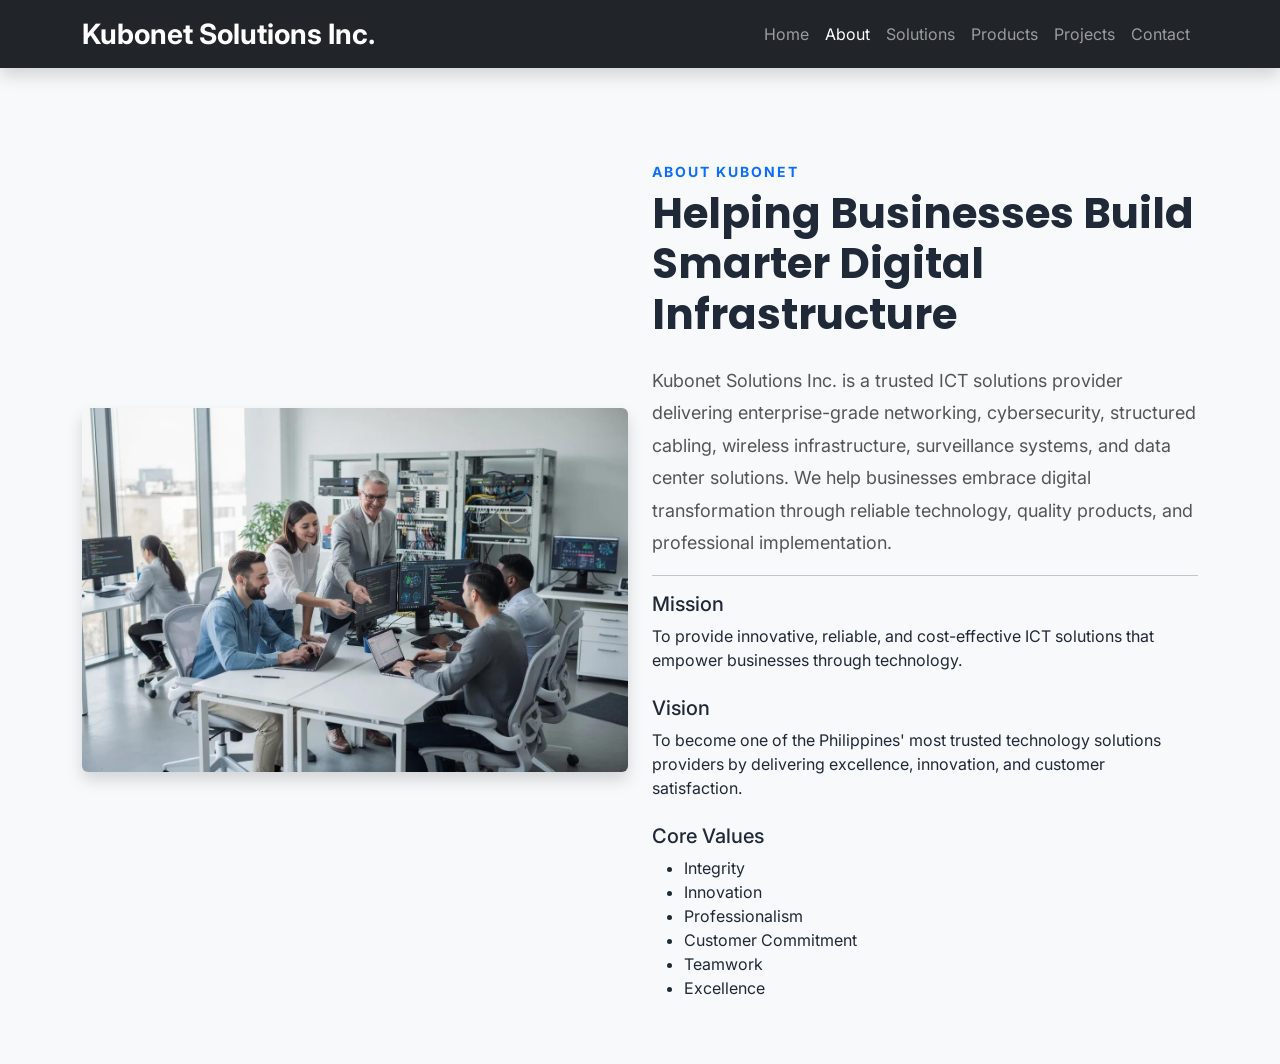
==== about.html @ d98e553f "Add files via upload" ====
<!DOCTYPE html>
<html lang="en">

<head>

<meta charset="UTF-8">
<meta name="viewport" content="width=device-width, initial-scale=1.0">

<title>About Us | Kubonet Solutions Inc.</title>

<link rel="preconnect" href="https://fonts.googleapis.com">
<link rel="preconnect" href="https://fonts.gstatic.com" crossorigin>

<link href="https://fonts.googleapis.com/css2?family=Inter:wght@300;400;500;600;700;800&family=Poppins:wght@400;500;600;700;800&display=swap" rel="stylesheet">

<link href="https://cdn.jsdelivr.net/npm/bootstrap@5.3.7/dist/css/bootstrap.min.css" rel="stylesheet">

<link rel="stylesheet" href="css/style.css">

</head>

<body>

<nav class="navbar navbar-expand-lg navbar-dark bg-dark shadow">

<div class="container">

<a class="navbar-brand fw-bold" href="index.html">

Kubonet Solutions Inc.

</a>

<button class="navbar-toggler"
type="button"
data-bs-toggle="collapse"
data-bs-target="#navbarNav">

<span class="navbar-toggler-icon"></span>

</button>

<div class="collapse navbar-collapse" id="navbarNav">

<ul class="navbar-nav ms-auto">

<li class="nav-item">
<a class="nav-link" href="index.html">Home</a>
</li>

<li class="nav-item">
<a class="nav-link active" href="about.html">About</a>
</li>

<li class="nav-item">
<a class="nav-link" href="solutions.html">Solutions</a>
</li>

<li class="nav-item">
<a class="nav-link" href="products.html">Products</a>
</li>

<li class="nav-item">
<a class="nav-link" href="projects.html">Projects</a>
</li>

<li class="nav-item">
<a class="nav-link" href="contact.html">Contact</a>
</li>

</ul>

</div>

</div>

</nav>

<section class="py-5 mt-5">

<div class="container">

<div class="row align-items-center">

<div class="col-lg-6">

<img src="images/about.jpg"

class="img-fluid rounded shadow"

alt="About Kubonet">

</div>

<div class="col-lg-6">

<h6 class="section-tag">

ABOUT KUBONET

</h6>

<h2 class="section-title">

Helping Businesses Build Smarter Digital Infrastructure

</h2>

<p class="section-text mt-4">

Kubonet Solutions Inc. is a trusted ICT solutions provider delivering enterprise-grade networking, cybersecurity, structured cabling, wireless infrastructure, surveillance systems, and data center solutions. We help businesses embrace digital transformation through reliable technology, quality products, and professional implementation.

</p>

<hr>

<h5>Mission</h5>

<p>

To provide innovative, reliable, and cost-effective ICT solutions that empower businesses through technology.

</p>

<h5 class="mt-4">

Vision

</h5>

<p>

To become one of the Philippines' most trusted technology solutions providers by delivering excellence, innovation, and customer satisfaction.

</p>

<h5 class="mt-4">

Core Values

</h5>

<ul>

<li>Integrity</li>

<li>Innovation</li>

<li>Professionalism</li>

<li>Customer Commitment</li>

<li>Teamwork</li>

<li>Excellence</li>

</ul>

</div>

</div>

</div>

</section>

<script src="https://cdn.jsdelivr.net/npm/bootstrap@5.3.7/dist/js/bootstrap.bundle.min.js"></script>

</body>

</html>
---- css/style.css ----
:root{

--primary:#0057B8;

--secondary:#00AEEF;

--dark:#1E293B;

--light:#F8FAFC;

--gray:#64748B;

--white:#FFFFFF;

}

body{

font-family:'Inter',sans-serif;

background:#f8f9fa;

color:#1F2937;

}

.hero{

height:90vh;

display:flex;

align-items:center;

justify-content:center;

text-align:center;

background:linear-gradient(135deg,#003366,#0066cc);

color:white;

}

.hero h1{

font-size:58px;

font-weight:bold;

margin-bottom:25px;

}

.hero p{

font-size:22px;

max-width:850px;

margin:auto;

}

.btn{

padding:15px 40px;

border-radius:50px;

}

.navbar-brand{

font-size:28px;

}
.about-section{

padding:100px 0;

background:#ffffff;

}

.section-tag{

color:#0d6efd;

font-weight:700;

letter-spacing:2px;

font-size:14px;

}

.section-title{

font-family:'Poppins',sans-serif;

font-size:42px;

font-weight:700;

margin-bottom:25px;

}

.section-text{

font-size:18px;

line-height:1.8;

color:#555;

}
.solution-card{

background:white;

padding:35px;

border-radius:15px;

box-shadow:0 5px 20px rgba(0,0,0,.08);

height:100%;

transition:.35s;

}

.solution-card:hover{

transform:translateY(-10px);

box-shadow:0 20px 35px rgba(0,0,0,.15);

}

.solution-card h3{

font-family:'Poppins',sans-serif;

font-size:24px;

margin-bottom:20px;

}

.solution-card p{

color:#666;

line-height:1.8;

}
.product-card{

background:#fff;

border-radius:15px;

overflow:hidden;

box-shadow:0 10px 25px rgba(0,0,0,.08);

transition:.35s;

height:100%;

}

.product-card:hover{

transform:translateY(-10px);

box-shadow:0 20px 40px rgba(0,0,0,.15);

}

.product-card img{

width:100%;

height:230px;

object-fit:cover;

}

.product-card h4{

font-family:'Poppins',sans-serif;

font-weight:600;

margin-bottom:15px;

}

.product-card p{

color:#666;

min-height:55px;

}
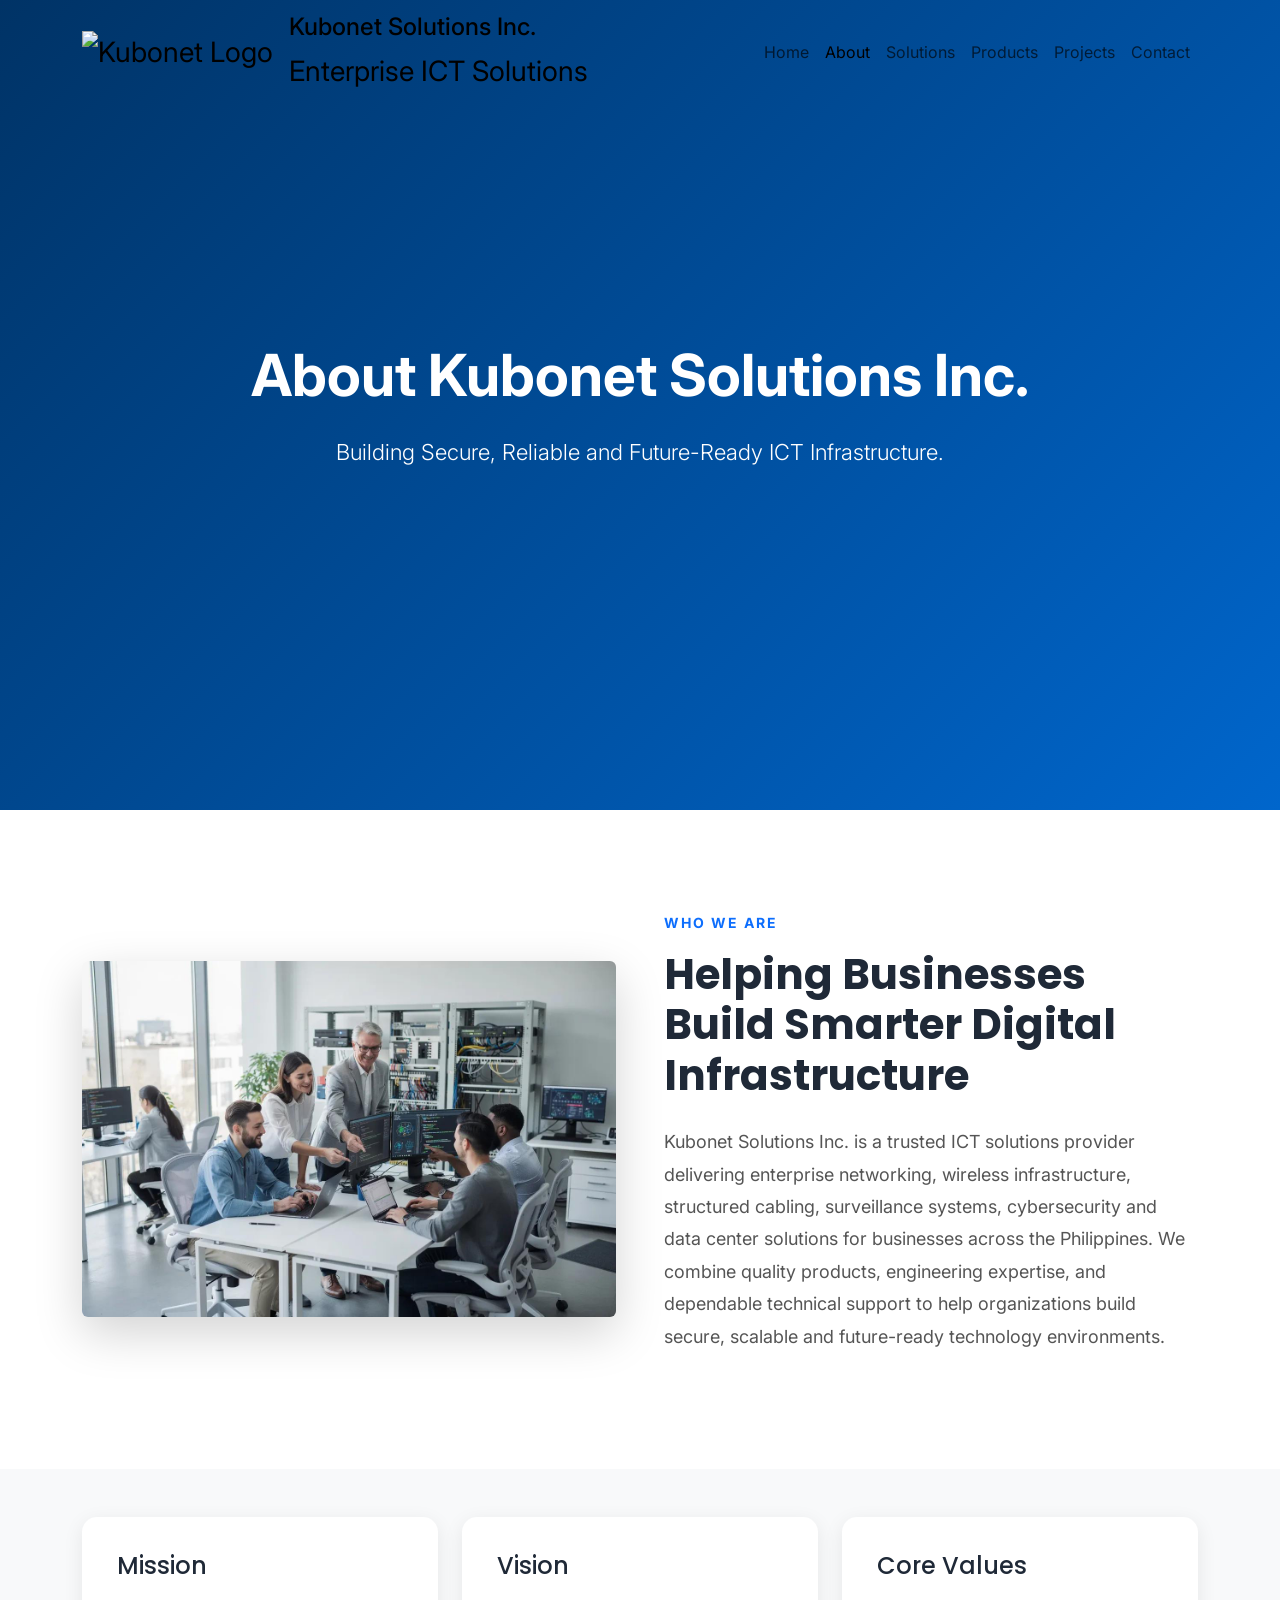
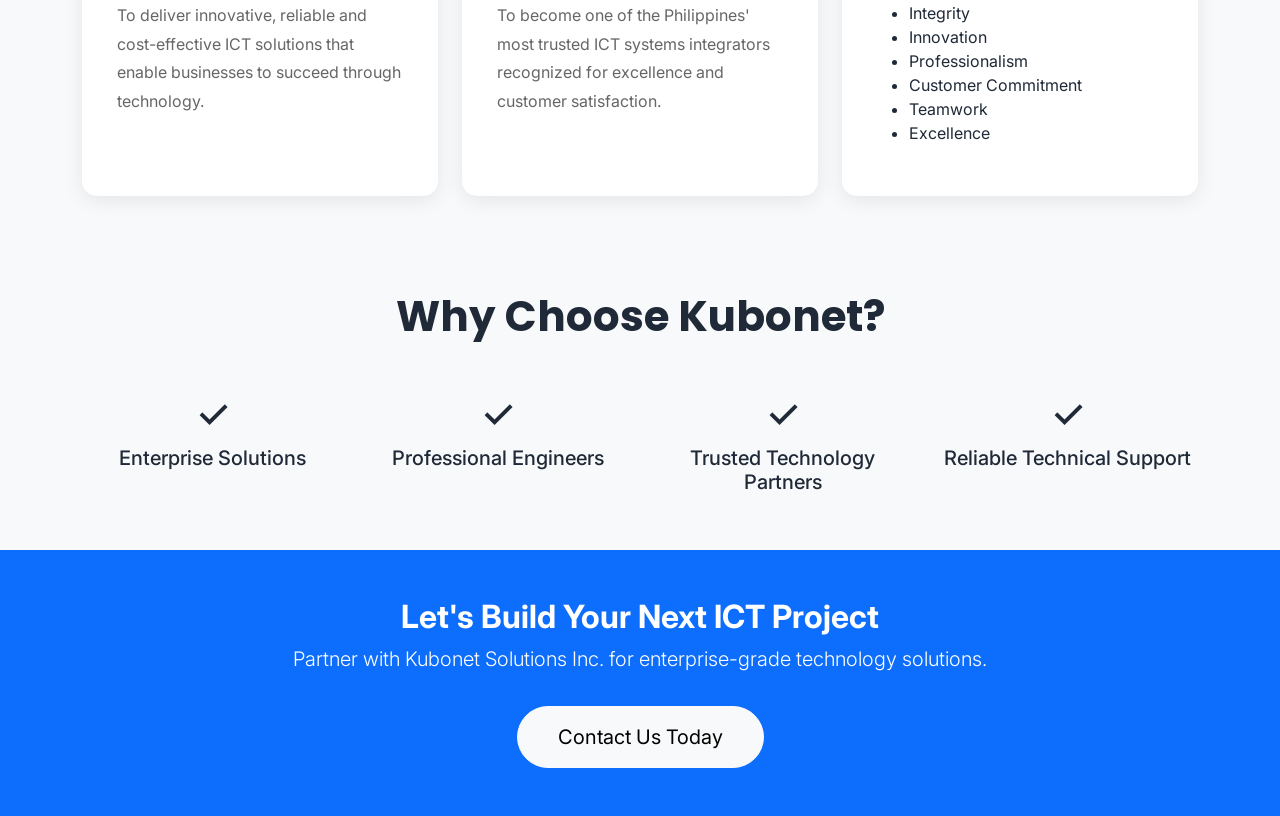
==== commit bcfd5c61: "Add files via upload" ====
--- a/about.html
+++ b/about.html
@@ -21,20 +21,27 @@
 
 <body>
 
-<nav class="navbar navbar-expand-lg navbar-dark bg-dark shadow">
-
-<div class="container">
-
-<a class="navbar-brand fw-bold" href="index.html">
-
-Kubonet Solutions Inc.
+<!-- NAVBAR -->
+
+<nav class="navbar navbar-expand-lg fixed-top custom-navbar">
+
+<div class="container">
+
+<a class="navbar-brand d-flex align-items-center" href="index.html">
+
+<img src="images/kbnlogo.png" class="logo-img" alt="Kubonet Logo">
+
+<div class="ms-3">
+
+<h4 class="brand-title">Kubonet Solutions Inc.</h4>
+
+<div class="brand-subtitle">Enterprise ICT Solutions</div>
+
+</div>
 
 </a>
 
-<button class="navbar-toggler"
-type="button"
-data-bs-toggle="collapse"
-data-bs-target="#navbarNav">
+<button class="navbar-toggler" type="button" data-bs-toggle="collapse" data-bs-target="#navbarNav">
 
 <span class="navbar-toggler-icon"></span>
 
@@ -44,29 +51,17 @@
 
 <ul class="navbar-nav ms-auto">
 
-<li class="nav-item">
-<a class="nav-link" href="index.html">Home</a>
-</li>
-
-<li class="nav-item">
-<a class="nav-link active" href="about.html">About</a>
-</li>
-
-<li class="nav-item">
-<a class="nav-link" href="solutions.html">Solutions</a>
-</li>
-
-<li class="nav-item">
-<a class="nav-link" href="products.html">Products</a>
-</li>
-
-<li class="nav-item">
-<a class="nav-link" href="projects.html">Projects</a>
-</li>
-
-<li class="nav-item">
-<a class="nav-link" href="contact.html">Contact</a>
-</li>
+<li class="nav-item"><a class="nav-link" href="index.html">Home</a></li>
+
+<li class="nav-item"><a class="nav-link active" href="about.html">About</a></li>
+
+<li class="nav-item"><a class="nav-link" href="solutions.html">Solutions</a></li>
+
+<li class="nav-item"><a class="nav-link" href="products.html">Products</a></li>
+
+<li class="nav-item"><a class="nav-link" href="projects.html">Projects</a></li>
+
+<li class="nav-item"><a class="nav-link" href="contact.html">Contact</a></li>
 
 </ul>
 
@@ -76,89 +71,215 @@
 
 </nav>
 
-<section class="py-5 mt-5">
-
-<div class="container">
-
-<div class="row align-items-center">
+<!-- PAGE HEADER -->
+
+<section class="hero" style="min-height:50vh;">
+
+<div class="container text-center">
+
+<h1 class="display-4 fw-bold">About Kubonet Solutions Inc.</h1>
+
+<p class="lead">
+
+Building Secure, Reliable and Future-Ready ICT Infrastructure.
+
+</p>
+
+</div>
+
+</section>
+
+<!-- COMPANY -->
+
+<section class="about-section">
+
+<div class="container">
+
+<div class="row align-items-center g-5">
 
 <div class="col-lg-6">
 
 <img src="images/about.jpg"
 
-class="img-fluid rounded shadow"
-
-alt="About Kubonet">
+class="img-fluid rounded shadow-lg"
+
+alt="Kubonet">
 
 </div>
 
 <div class="col-lg-6">
 
-<h6 class="section-tag">
-
-ABOUT KUBONET
-
-</h6>
+<span class="section-tag">WHO WE ARE</span>
+
+<h2 class="section-title mt-3">
+
+Helping Businesses Build Smarter Digital Infrastructure
+
+</h2>
+
+<p class="section-text mt-4">
+
+Kubonet Solutions Inc. is a trusted ICT solutions provider delivering enterprise networking, wireless infrastructure, structured cabling, surveillance systems, cybersecurity and data center solutions for businesses across the Philippines.
+
+We combine quality products, engineering expertise, and dependable technical support to help organizations build secure, scalable and future-ready technology environments.
+
+</p>
+
+</div>
+
+</div>
+
+</div>
+
+</section>
+
+<!-- MISSION VISION -->
+
+<section class="py-5 bg-light">
+
+<div class="container">
+
+<div class="row g-4">
+
+<div class="col-lg-4">
+
+<div class="solution-card">
+
+<h3>Mission</h3>
+
+<p>
+
+To deliver innovative, reliable and cost-effective ICT solutions that enable businesses to succeed through technology.
+
+</p>
+
+</div>
+
+</div>
+
+<div class="col-lg-4">
+
+<div class="solution-card">
+
+<h3>Vision</h3>
+
+<p>
+
+To become one of the Philippines' most trusted ICT systems integrators recognized for excellence and customer satisfaction.
+
+</p>
+
+</div>
+
+</div>
+
+<div class="col-lg-4">
+
+<div class="solution-card">
+
+<h3>Core Values</h3>
+
+<ul>
+
+<li>Integrity</li>
+
+<li>Innovation</li>
+
+<li>Professionalism</li>
+
+<li>Customer Commitment</li>
+
+<li>Teamwork</li>
+
+<li>Excellence</li>
+
+</ul>
+
+</div>
+
+</div>
+
+</div>
+
+</div>
+
+</section>
+
+<!-- WHY KUBONET -->
+
+<section class="py-5">
+
+<div class="container text-center">
 
 <h2 class="section-title">
 
-Helping Businesses Build Smarter Digital Infrastructure
+Why Choose Kubonet?
 
 </h2>
 
-<p class="section-text mt-4">
-
-Kubonet Solutions Inc. is a trusted ICT solutions provider delivering enterprise-grade networking, cybersecurity, structured cabling, wireless infrastructure, surveillance systems, and data center solutions. We help businesses embrace digital transformation through reliable technology, quality products, and professional implementation.
-
-</p>
-
-<hr>
-
-<h5>Mission</h5>
-
-<p>
-
-To provide innovative, reliable, and cost-effective ICT solutions that empower businesses through technology.
-
-</p>
-
-<h5 class="mt-4">
-
-Vision
-
-</h5>
-
-<p>
-
-To become one of the Philippines' most trusted technology solutions providers by delivering excellence, innovation, and customer satisfaction.
-
-</p>
-
-<h5 class="mt-4">
-
-Core Values
-
-</h5>
-
-<ul>
-
-<li>Integrity</li>
-
-<li>Innovation</li>
-
-<li>Professionalism</li>
-
-<li>Customer Commitment</li>
-
-<li>Teamwork</li>
-
-<li>Excellence</li>
-
-</ul>
-
-</div>
-
-</div>
+<div class="row mt-5">
+
+<div class="col-md-3">
+
+<h1>✓</h1>
+
+<h5>Enterprise Solutions</h5>
+
+</div>
+
+<div class="col-md-3">
+
+<h1>✓</h1>
+
+<h5>Professional Engineers</h5>
+
+</div>
+
+<div class="col-md-3">
+
+<h1>✓</h1>
+
+<h5>Trusted Technology Partners</h5>
+
+</div>
+
+<div class="col-md-3">
+
+<h1>✓</h1>
+
+<h5>Reliable Technical Support</h5>
+
+</div>
+
+</div>
+
+</div>
+
+</section>
+
+<!-- CTA -->
+
+<section class="py-5 bg-primary text-white text-center">
+
+<div class="container">
+
+<h2 class="fw-bold">
+
+Let's Build Your Next ICT Project
+
+</h2>
+
+<p class="lead">
+
+Partner with Kubonet Solutions Inc. for enterprise-grade technology solutions.
+
+</p>
+
+<a href="contact.html" class="btn btn-light btn-lg mt-3">
+
+Contact Us Today
+
+</a>
 
 </div>
 
@@ -168,4 +289,5 @@
 
 </body>
 
-</html>+</html>
+
